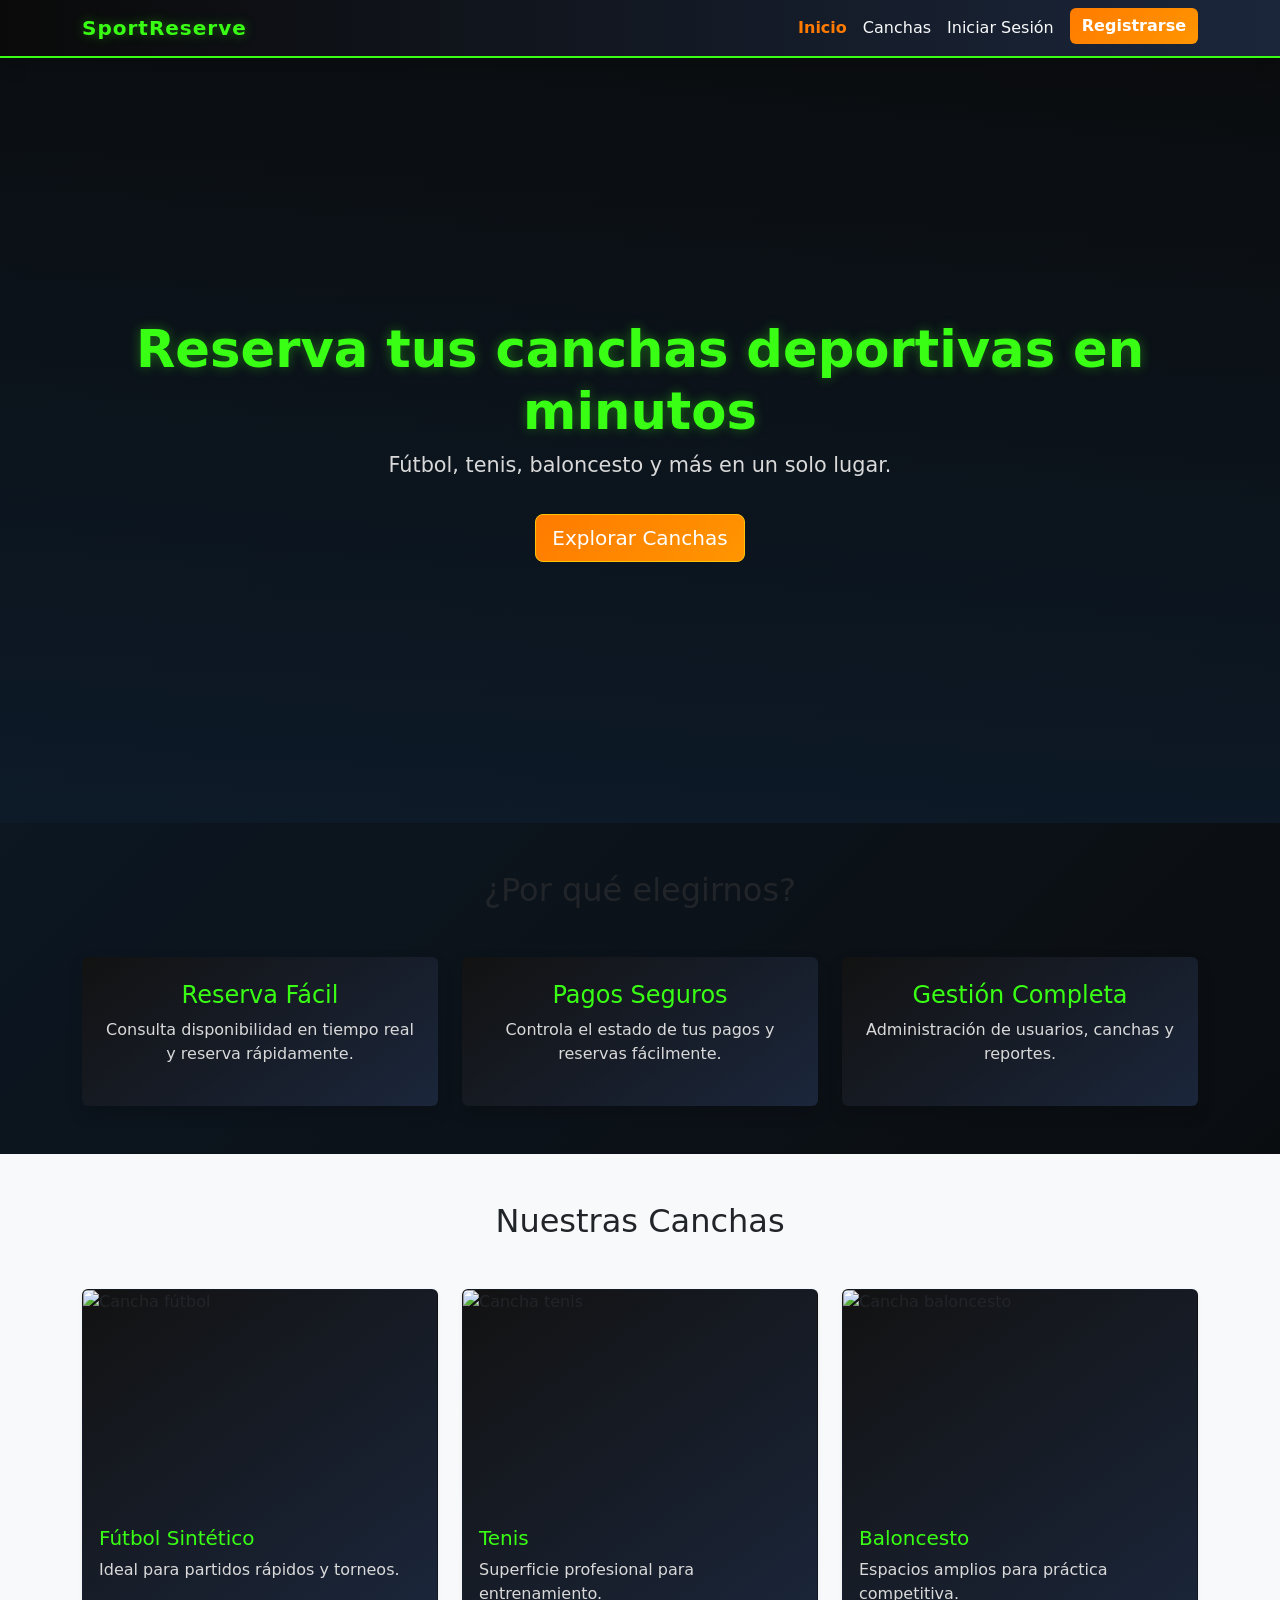
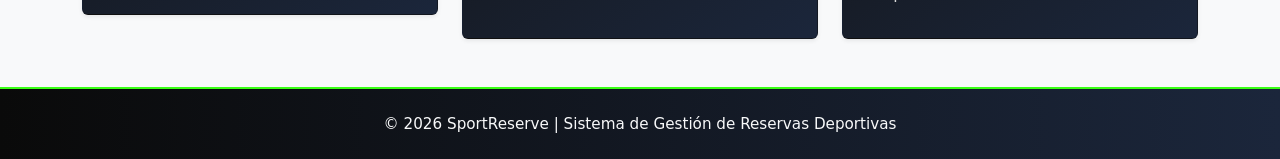
==== Proyecto SportBook/front-end/index.html @ fb9b876c "Creacion y conexion del proyecto" ====
<!-- ============================= -->
<!-- index.html -->
<!-- ============================= -->
<!DOCTYPE html>
<html lang="es">
<head>
    <meta charset="UTF-8">
    <meta name="viewport" content="width=device-width, initial-scale=1.0">
    <title>SportReserve | Inicio</title>
    <link rel="stylesheet" href="css/styles.css">
    <link href="https://cdn.jsdelivr.net/npm/bootstrap@5.3.3/dist/css/bootstrap.min.css" rel="stylesheet">
</head>
<body>

    <!-- NAVBAR -->
    <nav class="navbar navbar-expand-lg navbar-dark bg-success shadow">
        <div class="container">
            <a class="navbar-brand fw-bold" href="#">SportReserve</a>

            <button class="navbar-toggler" data-bs-toggle="collapse" data-bs-target="#menu">
                <span class="navbar-toggler-icon"></span>
            </button>

            <div class="collapse navbar-collapse" id="menu">
                <ul class="navbar-nav ms-auto">
                    <li class="nav-item"><a class="nav-link active" href="index.html">Inicio</a></li>
                    <li class="nav-item"><a class="nav-link" href="canchas.html">Canchas</a></li>
                    <li class="nav-item"><a class="nav-link" href="login.html">Iniciar Sesión</a></li>
                    <li class="nav-item"><a class="btn btn-warning ms-2" href="registro.html">Registrarse</a></li>
                </ul>
            </div>
        </div>
    </nav>

    <!-- HERO -->
    <header class="hero-section text-white text-center d-flex align-items-center">
        <div class="container">
            <h1 class="display-4 fw-bold">Reserva tus canchas deportivas en minutos</h1>
            <p class="lead">Fútbol, tenis, baloncesto y más en un solo lugar.</p>
            <a href="canchas.html" class="btn btn-lg btn-warning mt-3">Explorar Canchas</a>
        </div>
    </header>

    <!-- BENEFICIOS -->
    <section class="container py-5">
        <div class="row text-center">
            <h2 class="mb-5">¿Por qué elegirnos?</h2>

            <div class="col-md-4">
                <div class="card shadow border-0 p-4">
                    <h4>Reserva Fácil</h4>
                    <p>Consulta disponibilidad en tiempo real y reserva rápidamente.</p>
                </div>
            </div>

            <div class="col-md-4">
                <div class="card shadow border-0 p-4">
                    <h4>Pagos Seguros</h4>
                    <p>Controla el estado de tus pagos y reservas fácilmente.</p>
                </div>
            </div>

            <div class="col-md-4">
                <div class="card shadow border-0 p-4">
                    <h4>Gestión Completa</h4>
                    <p>Administración de usuarios, canchas y reportes.</p>
                </div>
            </div>
        </div>
    </section>

    <!-- TIPOS DE CANCHAS -->
    <section class="bg-light py-5">
        <div class="container">
            <h2 class="text-center mb-5">Nuestras Canchas</h2>
            <div class="row">

                <div class="col-md-4">
                    <div class="card shadow-sm">
                        <img src="assets/futbol.jpg" class="card-img-top" alt="Cancha fútbol">
                        <div class="card-body">
                            <h5>Fútbol Sintético</h5>
                            <p>Ideal para partidos rápidos y torneos.</p>
                        </div>
                    </div>
                </div>

                <div class="col-md-4">
                    <div class="card shadow-sm">
                        <img src="assets/tenis.jpg" class="card-img-top" alt="Cancha tenis">
                        <div class="card-body">
                            <h5>Tenis</h5>
                            <p>Superficie profesional para entrenamiento.</p>
                        </div>
                    </div>
                </div>

                <div class="col-md-4">
                    <div class="card shadow-sm">
                        <img src="assets/basket.jpg" class="card-img-top" alt="Cancha baloncesto">
                        <div class="card-body">
                            <h5>Baloncesto</h5>
                            <p>Espacios amplios para práctica competitiva.</p>
                        </div>
                    </div>
                </div>

            </div>
        </div>
    </section>

    <!-- FOOTER -->
    <footer class="bg-dark text-white text-center p-4">
        <p class="mb-0">© 2026 SportReserve | Sistema de Gestión de Reservas Deportivas</p>
    </footer>

<script src="https://cdn.jsdelivr.net/npm/bootstrap@5.3.3/dist/js/bootstrap.bundle.min.js"></script>
</body>
</html>
---- Proyecto SportBook/front-end/css/styles.css ----
/* VARIABLES GLOBALES */
:root {
    --negro-profundo: #0a0a0a;
    --gris-oscuro: #121212;
    --verde-neon: #39ff14;
    --verde-secundario: #00c853;
    --azul-marino: #0d1b2a;
    --azul-secundario: #1b263b;
    --naranja-vibrante: #ff7b00;
    --naranja-hover: #ff9500;
    --blanco-suave: #f8f9fa;
    --gris-claro: #d9d9d9;
    --sombra-neon: 0 0 12px rgba(57, 255, 20, 0.35);
    --sombra-naranja: 0 0 12px rgba(255, 123, 0, 0.25);
}

/* RESET GENERAL */
* {
    margin: 0;
    padding: 0;
    box-sizing: border-box;
}

/* BODY GENERAL */
body {
    font-family: 'Segoe UI', Tahoma, Geneva, Verdana, sans-serif;
    background: linear-gradient(135deg, var(--azul-marino), var(--negro-profundo));
    color: var(--blanco-suave);
    min-height: 100vh;
}

/* LINKS */
a {
    text-decoration: none;
    transition: 0.3s ease;
    color: var(--verde-neon);
}

a:hover {
    opacity: 0.9;
    color: var(--naranja-vibrante);
}

/* NAVBAR */
.navbar {
    background: linear-gradient(90deg, var(--negro-profundo), var(--azul-secundario)) !important;
    border-bottom: 2px solid var(--verde-neon);
}

.navbar-brand {
    font-size: 1.6rem;
    letter-spacing: 1px;
    color: var(--verde-neon) !important;
    text-shadow: var(--sombra-neon);
}

.navbar .nav-link {
    font-weight: 500;
    color: var(--blanco-suave) !important;
}

.navbar .nav-link:hover {
    color: var(--naranja-vibrante) !important;
}

.navbar .btn {
    font-weight: bold;
    border: none;
}

/* HERO SECTION INDEX */
.hero-section {
    height: 85vh;
    background:
        linear-gradient(rgba(10, 10, 10, 0.75), rgba(13, 27, 42, 0.8)),
        url('../assets/hero-bg.jpg') center/cover no-repeat;
    display: flex;
    justify-content: center;
    align-items: center;
}

.hero-section h1 {
    font-size: 3.2rem;
    color: var(--verde-neon);
    text-shadow: var(--sombra-neon);
}

.hero-section p {
    font-size: 1.3rem;
    color: var(--gris-claro);
}

/* CARDS GENERALES */
.card {
    border: none;
    border-radius: 15px;
    transition: transform 0.3s ease, box-shadow 0.3s ease;
    background: linear-gradient(145deg, var(--gris-oscuro), var(--azul-secundario));
    color: var(--blanco-suave);
    box-shadow: 0 8px 20px rgba(0,0,0,0.35);
}

.card:hover {
    transform: translateY(-6px);
    box-shadow: var(--sombra-neon);
}

.card img {
    height: 220px;
    object-fit: cover;
}

/* LOGIN / REGISTRO */
.login-card,
.register-card {
    width: 100%;
    max-width: 500px;
    border-radius: 20px;
    background: linear-gradient(145deg, var(--gris-oscuro), var(--azul-secundario));
    color: var(--blanco-suave);
}

.login-card h2,
.register-card h2 {
    font-weight: bold;
    color: var(--verde-neon);
}

/* FORMULARIOS */
.form-control,
.form-select {
    border-radius: 10px;
    padding: 12px;
    background-color: #1f1f1f;
    color: rgb(112, 101, 138);
    border: 1px solid var(--gris-claro);
}

.form-control:focus,
.form-select:focus {
    border-color: var(--verde-neon);
    box-shadow: var(--sombra-neon);
    background-color: #1f1f1f;
    color: rgb(112, 101, 138);
}

/* BOTONES */
.btn-success {
    background: linear-gradient(135deg, var(--verde-secundario), var(--verde-neon));
    color: black;
}

.btn-warning {
    background: linear-gradient(135deg, var(--naranja-vibrante), var(--naranja-hover));
    color: white;
}

.btn-dark {
    background: linear-gradient(135deg, var(--negro-profundo), var(--azul-secundario));
    color: white;
}

.btn-primary {
    background: linear-gradient(135deg, #0056d2, #00a8ff);
    border: none;
}

.btn-success,
.btn-warning,
.btn-dark,
.btn-primary {
    border-radius: 10px;
    font-weight: 600;
    padding: 10px 20px;
    transition: 0.3s ease;
}

.btn:hover {
    transform: scale(1.05);
    box-shadow: var(--sombra-naranja);
}

/* BANNERS */
.dashboard-banner,
.admin-banner,
.canchas-banner,
.reservar-banner,
.reservas-banner {
    background: linear-gradient(135deg, var(--azul-marino), var(--negro-profundo));
    border-left: 5px solid var(--verde-neon);
    border-radius: 20px;
}

.admin-banner {
    border-left: 5px solid var(--naranja-vibrante);
}

.dashboard-banner h1,
.admin-banner h1,
.canchas-banner h1,
.reservar-banner h1,
.reservas-banner h1 {
    font-size: 2.5rem;
    font-weight: bold;
    color: var(--verde-neon);
}

/* TABLAS */
.table {
    background-color: var(--gris-oscuro);
    color: rgb(112, 101, 138);
    border-radius: 15px;
    overflow: hidden;
}

.table th {
    background-color: var(--azul-secundario);
    color: var(--verde-neon);
    vertical-align: middle;
}

.table td {
    vertical-align: middle;
    color: var(--blanco-suave);
}

/* BADGES */
.badge {
    padding: 8px 12px;
    font-size: 0.8rem;
    border-radius: 8px;
}

/* ALERTAS */
.alert {
    border-radius: 12px;
    font-weight: 500;
    border: none;
}

.alert-info {
    background-color: rgba(0, 168, 255, 0.15);
    color: #8fdfff;
}

.alert-warning {
    background-color: rgba(255, 123, 0, 0.15);
    color: #ffb347;
}

/* FOOTER */
footer {
    margin-top: auto;
    font-size: 0.95rem;
    background: linear-gradient(90deg, var(--negro-profundo), var(--azul-secundario));
    border-top: 2px solid var(--verde-neon);
}

/* MÉTRICAS */
.card.text-center h2 {
    font-size: 2.2rem;
    font-weight: bold;
    color: var(--naranja-vibrante);
}

.card.text-center h5,
.card.text-center h4 {
    font-weight: 600;
    color: var(--verde-neon);
}

/* TABLAS RESPONSIVE */
.table-responsive {
    border-radius: 15px;
    overflow: hidden;
}

/* EXPORTACIÓN BOTONES */
.d-flex.gap-3 button {
    min-width: 150px;
}

/* SECCIONES */
section {
    width: 100%;
}

/* RESPONSIVE */
@media (max-width: 992px) {

    .hero-section h1 {
        font-size: 2.4rem;
    }

    .hero-section p {
        font-size: 1rem;
    }

    .dashboard-banner h1,
    .admin-banner h1,
    .canchas-banner h1,
    .reservar-banner h1,
    .reservas-banner h1 {
        font-size: 2rem;
    }

    .card img {
        height: 180px;
    }
}

@media (max-width: 768px) {

    .hero-section {
        height: auto;
        padding: 80px 20px;
    }

    .login-card,
    .register-card {
        margin: 20px;
    }

    .dashboard-banner,
    .admin-banner,
    .canchas-banner,
    .reservar-banner,
    .reservas-banner {
        text-align: center;
    }

    .card img {
        height: 160px;
    }

    .table th,
    .table td {
        font-size: 0.8rem;
    }
}

@media (max-width: 576px) {

    .hero-section h1 {
        font-size: 2rem;
    }

    .hero-section p {
        font-size: 0.9rem;
    }

    .btn {
        width: 100%;
    }

    .navbar-brand {
        font-size: 1.2rem;
    }

    .dashboard-banner h1,
    .admin-banner h1,
    .canchas-banner h1,
    .reservar-banner h1,
    .reservas-banner h1 {
        font-size: 1.7rem;
    }
}

/* SOMBRAS */
.shadow-lg {
    box-shadow: 0 1rem 3rem rgba(0,0,0,.35)!important;
}

/* TRANSICIONES */
button,
.card,
.nav-link {
    transition: all 0.3s ease-in-out;
}

/* ESTADOS */
.bg-success {
    background-color: var(--verde-secundario) !important;
}

.bg-warning {
    background-color: var(--naranja-vibrante) !important;
}

.bg-dark {
    background-color: var(--negro-profundo) !important;
}

:root {
    --bs-gray-900: rgb(136, 189, 164) ;
}


/* AJUSTES DE VISIBILIDAD Y CONTRASTE */


/* COLOR GENERAL DE TÍTULOS */
h1, h2, h3, h4, h5, h6 {
    color: var(--verde-neon);
    font-weight: bold;
}

/* LABELS DE FORMULARIOS */
label,
.form-label {
    color: var(--blanco-suave) !important;
    font-weight: 600;
    margin-bottom: 8px;
}

/* PLACEHOLDERS */
::placeholder {
    color: rgba(248, 249, 250, 0.65) !important;
}

/* INPUTS Y SELECTS */
.form-control,
.form-select {
    border-radius: 10px;
    padding: 12px;
    background-color: #1f1f1f !important;
    color: var(--blanco-suave) !important;
    border: 1px solid rgba(255,255,255,0.3) !important;
    caret-color: var(--verde-neon);
}

input:-webkit-autofill,
input:-webkit-autofill:hover,
input:-webkit-autofill:focus {
    -webkit-text-fill-color: var(--blanco-suave) !important;
    -webkit-box-shadow: 0 0 0px 1000px #1f1f1f inset !important;
    transition: background-color 5000s ease-in-out 0s;
}

/* OPCIONES DEL SELECT */
.form-select option {
    background-color: var(--gris-oscuro);
    color: var(--blanco-suave);
}

/* ESTADO FOCUS */
.form-control:focus,
.form-select:focus {
    border-color: var(--verde-neon);
    box-shadow: var(--sombra-neon);
    background-color: #1f1f1f;
    color: var(--blanco-suave) !important;
}

/* TEXTO DENTRO DE TARJETAS */
.card p,
.card span,
.card li,
.card small {
    color: var(--gris-claro);
}

/* TÍTULOS DENTRO DE TARJETAS */
.card h1,
.card h2,
.card h3,
.card h4,
.card h5 {
    color: var(--verde-neon);
}

/* TABLAS */
.table {
    background-color: var(--gris-oscuro);
    color: var(--blanco-suave);
}

.table td {
    color: var(--blanco-suave);
}

.table tbody tr:hover {
    background-color: rgba(57, 255, 20, 0.08);
}

/* FILTROS / CONTENEDORES */
.card.shadow.p-4,
.card.shadow,
.shadow.rounded {
    color: var(--blanco-suave);
}

/* TEXTOS SECUNDARIOS */
.text-muted {
    color: rgba(248, 249, 250, 0.65) !important;
}

/* BOTONES */
.btn-success {
    color: black !important;
}

.btn-warning,
.btn-dark,
.btn-primary {
    color: white !important;
}

/* ALERTAS */
.alert-info,
.alert-warning {
    font-weight: 600;
}

/* NAVBAR LINKS ACTIVOS */
.nav-link.active {
    color: var(--naranja-vibrante) !important;
    font-weight: bold;
}

/* BADGES */
.badge.bg-success {
    color: black !important;
}

.badge.bg-warning {
    color: white !important;
}

/* FOOTER */
footer p {
    color: var(--blanco-suave);
}

/* CANCHAS CARDS ESPECÍFICAS */
.card .card-title {
    color: var(--verde-neon) !important;
}

.card .card-text {
    color: var(--gris-claro) !important;
}

/* OVERRIDE BOOTSTRAP VARIABLES */
:root {
    --bs-gray-900: #f8f9fa;
    --bs-body-color: #f8f9fa;
    --bs-secondary-color: #d9d9d9;
    --bs-heading-color: #39ff14;
}
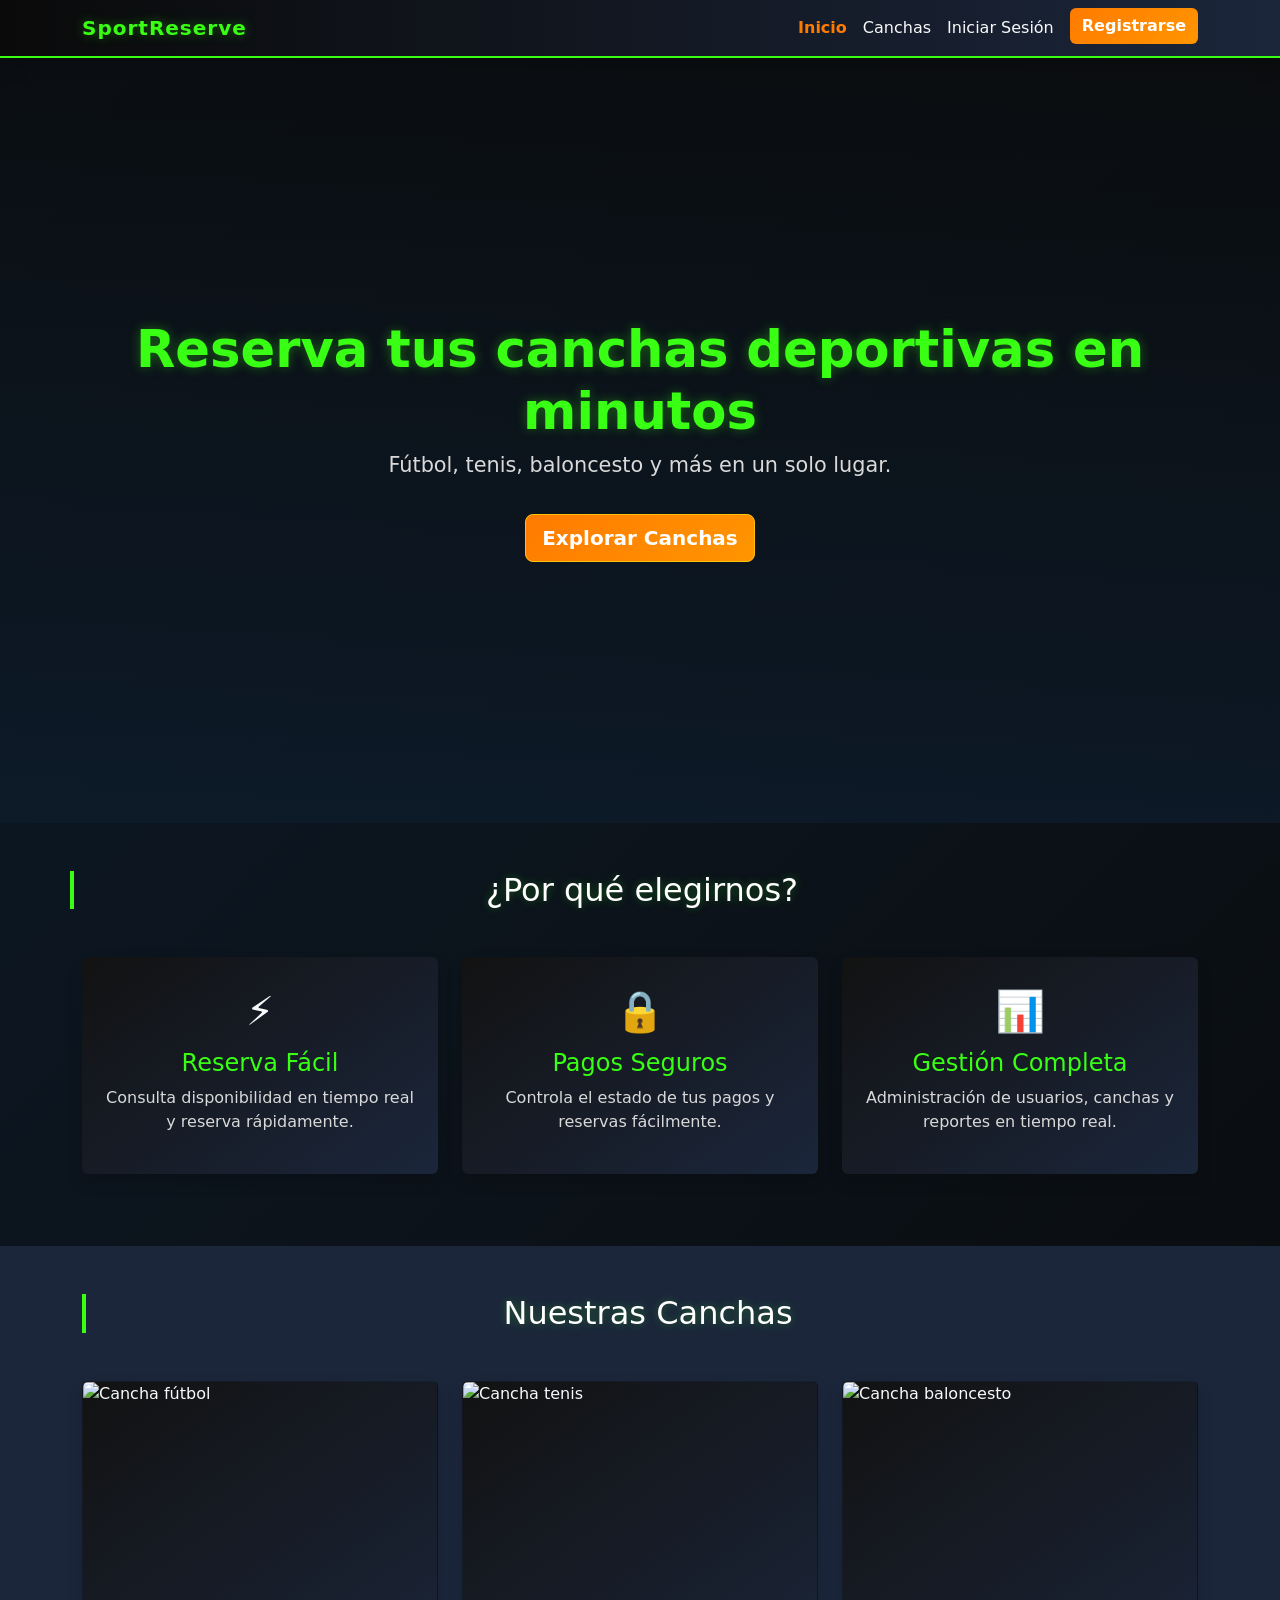
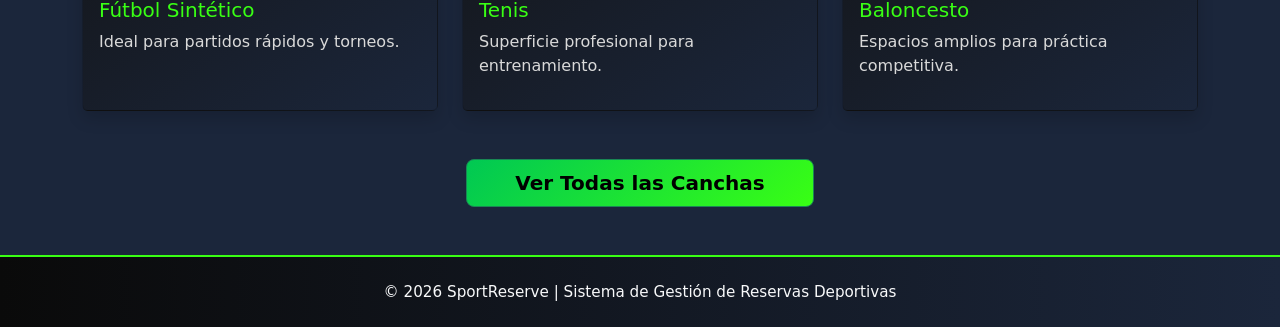
==== commit aee4c810: "Ajuste a la vista de usuario" ====
--- a/Proyecto SportBook/front-end/index.html
+++ b/Proyecto SportBook/front-end/index.html
@@ -13,20 +13,23 @@
 <body>
 
     <!-- NAVBAR -->
-    <nav class="navbar navbar-expand-lg navbar-dark bg-success shadow">
+    <nav class="navbar navbar-expand-lg navbar-dark shadow">
         <div class="container">
-            <a class="navbar-brand fw-bold" href="#">SportReserve</a>
+            <a class="navbar-brand fw-bold" href="index.html">SportReserve</a>
 
             <button class="navbar-toggler" data-bs-toggle="collapse" data-bs-target="#menu">
                 <span class="navbar-toggler-icon"></span>
             </button>
 
             <div class="collapse navbar-collapse" id="menu">
-                <ul class="navbar-nav ms-auto">
+                <ul class="navbar-nav ms-auto" id="navLinks">
                     <li class="nav-item"><a class="nav-link active" href="index.html">Inicio</a></li>
                     <li class="nav-item"><a class="nav-link" href="canchas.html">Canchas</a></li>
-                    <li class="nav-item"><a class="nav-link" href="login.html">Iniciar Sesión</a></li>
-                    <li class="nav-item"><a class="btn btn-warning ms-2" href="registro.html">Registrarse</a></li>
+                    <!-- Links dinámicos según sesión -->
+                    <li class="nav-item" id="navLogin"><a class="nav-link" href="login.html">Iniciar Sesión</a></li>
+                    <li class="nav-item" id="navRegistro"><a class="btn btn-warning ms-2" href="registro.html">Registrarse</a></li>
+                    <li class="nav-item d-none" id="navDashboard"><a class="nav-link" href="#" id="linkDashboard">Mi Panel</a></li>
+                    <li class="nav-item d-none" id="navCerrar"><a class="btn btn-warning ms-2" href="#" id="btnCerrarSesion">Cerrar Sesión</a></li>
                 </ul>
             </div>
         </div>
@@ -35,9 +38,11 @@
     <!-- HERO -->
     <header class="hero-section text-white text-center d-flex align-items-center">
         <div class="container">
-            <h1 class="display-4 fw-bold">Reserva tus canchas deportivas en minutos</h1>
-            <p class="lead">Fútbol, tenis, baloncesto y más en un solo lugar.</p>
-            <a href="canchas.html" class="btn btn-lg btn-warning mt-3">Explorar Canchas</a>
+            <h1 class="display-4 fw-bold" style="color: var(--verde-neon); text-shadow: var(--sombra-neon);">
+                Reserva tus canchas deportivas en minutos
+            </h1>
+            <p class="lead" style="color: var(--gris-claro);">Fútbol, tenis, baloncesto y más en un solo lugar.</p>
+            <a href="canchas.html" class="btn btn-lg btn-warning mt-3 fw-bold">Explorar Canchas</a>
         </div>
     </header>
 
@@ -46,38 +51,43 @@
         <div class="row text-center">
             <h2 class="mb-5">¿Por qué elegirnos?</h2>
 
-            <div class="col-md-4">
-                <div class="card shadow border-0 p-4">
-                    <h4>Reserva Fácil</h4>
+            <div class="col-md-4 mb-4">
+                <div class="card shadow border-0 p-4 h-100">
+                    <div style="font-size: 2.5rem;">⚡</div>
+                    <h4 class="mt-2">Reserva Fácil</h4>
                     <p>Consulta disponibilidad en tiempo real y reserva rápidamente.</p>
                 </div>
             </div>
 
-            <div class="col-md-4">
-                <div class="card shadow border-0 p-4">
-                    <h4>Pagos Seguros</h4>
+            <div class="col-md-4 mb-4">
+                <div class="card shadow border-0 p-4 h-100">
+                    <div style="font-size: 2.5rem;">🔒</div>
+                    <h4 class="mt-2">Pagos Seguros</h4>
                     <p>Controla el estado de tus pagos y reservas fácilmente.</p>
                 </div>
             </div>
 
-            <div class="col-md-4">
-                <div class="card shadow border-0 p-4">
-                    <h4>Gestión Completa</h4>
-                    <p>Administración de usuarios, canchas y reportes.</p>
+            <div class="col-md-4 mb-4">
+                <div class="card shadow border-0 p-4 h-100">
+                    <div style="font-size: 2.5rem;">📊</div>
+                    <h4 class="mt-2">Gestión Completa</h4>
+                    <p>Administración de usuarios, canchas y reportes en tiempo real.</p>
                 </div>
             </div>
         </div>
     </section>
 
     <!-- TIPOS DE CANCHAS -->
-    <section class="bg-light py-5">
+    <section class="py-5" style="background: var(--azul-secundario);">
         <div class="container">
             <h2 class="text-center mb-5">Nuestras Canchas</h2>
-            <div class="row">
+            <div class="row g-4">
 
                 <div class="col-md-4">
-                    <div class="card shadow-sm">
-                        <img src="assets/futbol.jpg" class="card-img-top" alt="Cancha fútbol">
+                    <div class="card shadow h-100">
+                        <img src="https://images.unsplash.com/photo-1574629810360-7efbbe195018?w=400&h=220&fit=crop"
+                             class="card-img-top" alt="Cancha fútbol"
+                             style="height:200px; object-fit:cover;">
                         <div class="card-body">
                             <h5>Fútbol Sintético</h5>
                             <p>Ideal para partidos rápidos y torneos.</p>
@@ -86,8 +96,10 @@
                 </div>
 
                 <div class="col-md-4">
-                    <div class="card shadow-sm">
-                        <img src="assets/tenis.jpg" class="card-img-top" alt="Cancha tenis">
+                    <div class="card shadow h-100">
+                        <img src="https://images.unsplash.com/photo-1554068865-24cecd4e34b8?w=400&h=220&fit=crop"
+                             class="card-img-top" alt="Cancha tenis"
+                             style="height:200px; object-fit:cover;">
                         <div class="card-body">
                             <h5>Tenis</h5>
                             <p>Superficie profesional para entrenamiento.</p>
@@ -96,8 +108,10 @@
                 </div>
 
                 <div class="col-md-4">
-                    <div class="card shadow-sm">
-                        <img src="assets/basket.jpg" class="card-img-top" alt="Cancha baloncesto">
+                    <div class="card shadow h-100">
+                        <img src="https://images.unsplash.com/photo-1546519638-68e109498ffc?w=400&h=220&fit=crop"
+                             class="card-img-top" alt="Cancha baloncesto"
+                             style="height:200px; object-fit:cover;">
                         <div class="card-body">
                             <h5>Baloncesto</h5>
                             <p>Espacios amplios para práctica competitiva.</p>
@@ -105,6 +119,10 @@
                     </div>
                 </div>
 
+            </div>
+
+            <div class="text-center mt-5">
+                <a href="canchas.html" class="btn btn-success btn-lg fw-bold px-5">Ver Todas las Canchas</a>
             </div>
         </div>
     </section>
@@ -115,5 +133,30 @@
     </footer>
 
 <script src="https://cdn.jsdelivr.net/npm/bootstrap@5.3.3/dist/js/bootstrap.bundle.min.js"></script>
+<script>
+    // Mostrar opciones del navbar según si hay sesión activa
+    const token  = sessionStorage.getItem("token");
+    const rol    = sessionStorage.getItem("rol");
+    const nombre = sessionStorage.getItem("nombre");
+
+    if (token) {
+        // Hay sesión — ocultar Login/Registro, mostrar Panel/CerrarSesión
+        document.getElementById("navLogin").classList.add("d-none");
+        document.getElementById("navRegistro").classList.add("d-none");
+        document.getElementById("navDashboard").classList.remove("d-none");
+        document.getElementById("navCerrar").classList.remove("d-none");
+
+        const linkDashboard = document.getElementById("linkDashboard");
+        linkDashboard.textContent = "Mi Panel";
+        linkDashboard.href = rol === "Administrador" ? "dashboard-admin.html" : "dashboard-user.html";
+
+        document.getElementById("btnCerrarSesion").addEventListener("click", function(e) {
+            e.preventDefault();
+            sessionStorage.clear();
+            window.location.href = "index.html";
+        });
+    }
+</script>
+
 </body>
 </html>
--- a/Proyecto SportBook/front-end/css/styles.css
+++ b/Proyecto SportBook/front-end/css/styles.css
@@ -405,6 +405,14 @@
     font-weight: bold;
 }
 
+/* Títulos de sección más visibles */
+h2.mb-4, h2.mb-5 {
+    color: #ffffff !important;
+    border-left: 4px solid var(--verde-neon);
+    padding-left: 12px;
+    text-shadow: 0 0 8px rgba(57, 255, 20, 0.3);
+}
+
 /* LABELS DE FORMULARIOS */
 label,
 .form-label {
